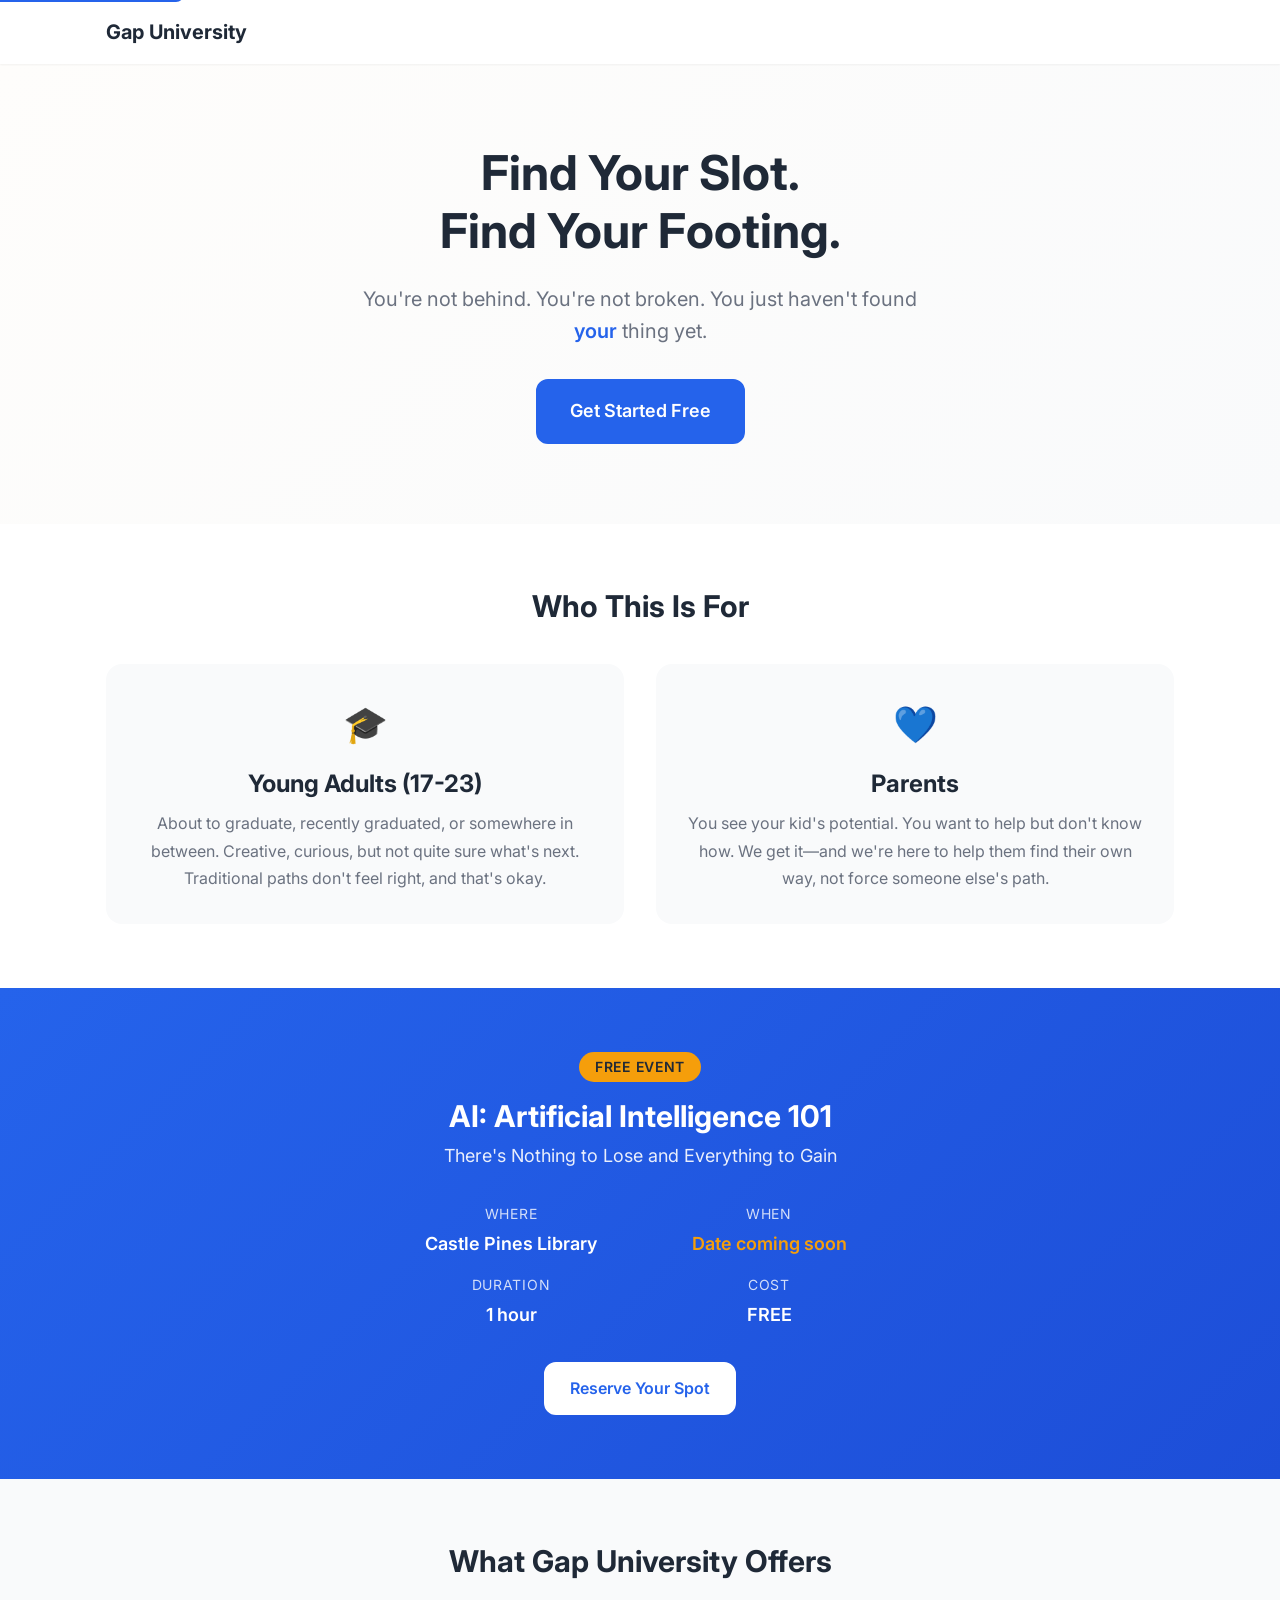
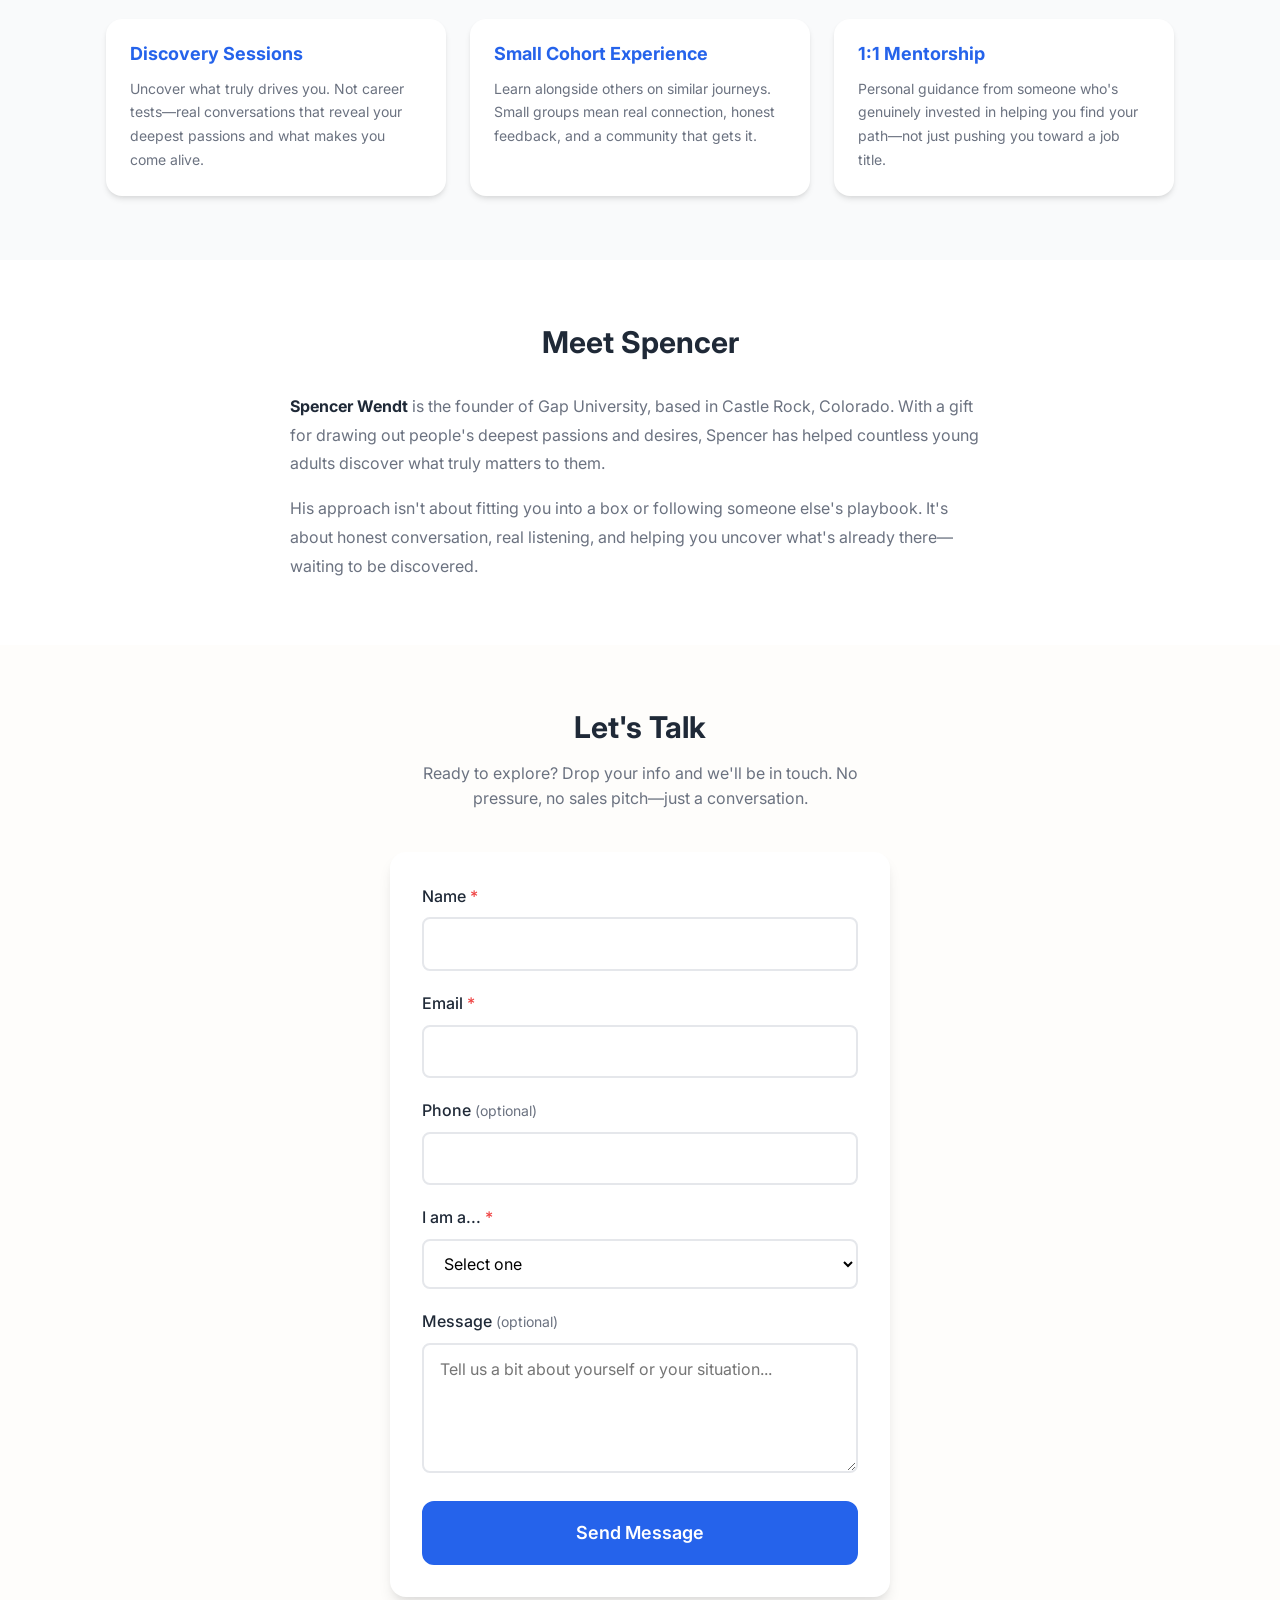
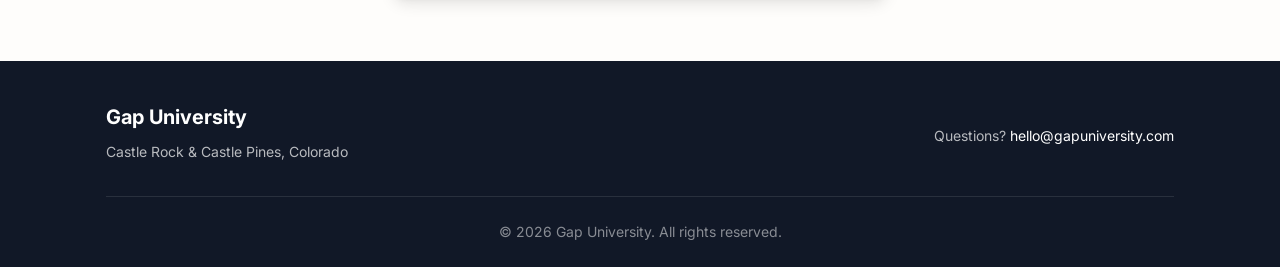
==== index.html @ c0237e28 "Add Gap University marketing website - Mobile-first single-page marketing site for Gap University - " ====
<!DOCTYPE html>
<html lang="en">
<head>
    <meta charset="UTF-8">
    <meta name="viewport" content="width=device-width, initial-scale=1.0">
    <title>Gap University | Find Your Footing</title>
    <meta name="description" content="Gap University helps young adults 17-23 discover their path. Discovery sessions, small cohorts, and 1:1 mentorship in Castle Rock, Colorado.">
    
    <!-- Open Graph / Social -->
    <meta property="og:type" content="website">
    <meta property="og:url" content="https://blk911.github.io/gapuniv/">
    <meta property="og:title" content="Gap University | Find Your Footing">
    <meta property="og:description" content="Helping young adults 17-23 discover their path through discovery sessions, small cohorts, and personal mentorship.">
    <meta property="og:image" content="https://blk911.github.io/gapuniv/og-image.png">
    
    <!-- Twitter -->
    <meta name="twitter:card" content="summary_large_image">
    <meta name="twitter:title" content="Gap University | Find Your Footing">
    <meta name="twitter:description" content="Helping young adults 17-23 discover their path through discovery sessions, small cohorts, and personal mentorship.">
    
    <!-- Favicon -->
    <link rel="icon" type="image/svg+xml" href="favicon.svg">
    <link rel="icon" type="image/png" sizes="32x32" href="favicon-32.png">
    <link rel="apple-touch-icon" href="apple-touch-icon.png">
    
    <!-- Preconnect for performance -->
    <link rel="preconnect" href="https://fonts.googleapis.com">
    <link rel="preconnect" href="https://fonts.gstatic.com" crossorigin>
    <link href="https://fonts.googleapis.com/css2?family=Inter:wght@400;500;600;700&display=swap" rel="stylesheet">
    
    <link rel="stylesheet" href="styles.css">
</head>
<body>
    <!-- Skip link for accessibility -->
    <a href="#main" class="skip-link">Skip to main content</a>
    
    <header class="header">
        <div class="container">
            <a href="#" class="logo">Gap University</a>
        </div>
    </header>

    <main id="main">
        <!-- Hero Section -->
        <section class="hero" aria-labelledby="hero-heading">
            <div class="container">
                <h1 id="hero-heading">Find Your Slot.<br>Find Your Footing.</h1>
                <p class="hero-subtitle">You're not behind. You're not broken. You just haven't found <em>your</em> thing yet.</p>
                <a href="#signup" class="btn btn-primary btn-large">Get Started Free</a>
            </div>
        </section>

        <!-- Who It's For -->
        <section class="who-section" aria-labelledby="who-heading">
            <div class="container">
                <h2 id="who-heading">Who This Is For</h2>
                <div class="who-grid">
                    <div class="who-card">
                        <div class="who-icon" aria-hidden="true">🎓</div>
                        <h3>Young Adults (17-23)</h3>
                        <p>About to graduate, recently graduated, or somewhere in between. Creative, curious, but not quite sure what's next. Traditional paths don't feel right, and that's okay.</p>
                    </div>
                    <div class="who-card">
                        <div class="who-icon" aria-hidden="true">💙</div>
                        <h3>Parents</h3>
                        <p>You see your kid's potential. You want to help but don't know how. We get it—and we're here to help them find their own way, not force someone else's path.</p>
                    </div>
                </div>
            </div>
        </section>

        <!-- Free AI Talk Event -->
        <section class="event-section" aria-labelledby="event-heading">
            <div class="container">
                <div class="event-badge">Free Event</div>
                <h2 id="event-heading">AI: Artificial Intelligence 101</h2>
                <p class="event-tagline">There's Nothing to Lose and Everything to Gain</p>
                <div class="event-details">
                    <div class="event-detail">
                        <span class="event-label">Where</span>
                        <span class="event-value">Castle Pines Library</span>
                    </div>
                    <div class="event-detail">
                        <span class="event-label">When</span>
                        <!-- ============================================
                             EDIT HERE: Update event date when confirmed
                             ============================================ -->
                        <span class="event-value event-date">Date coming soon</span>
                    </div>
                    <div class="event-detail">
                        <span class="event-label">Duration</span>
                        <span class="event-value">1 hour</span>
                    </div>
                    <div class="event-detail">
                        <span class="event-label">Cost</span>
                        <span class="event-value">FREE</span>
                    </div>
                </div>
                <a href="#signup" class="btn btn-secondary">Reserve Your Spot</a>
            </div>
        </section>

        <!-- What We Offer -->
        <section class="offerings-section" aria-labelledby="offerings-heading">
            <div class="container">
                <h2 id="offerings-heading">What Gap University Offers</h2>
                <div class="offerings-grid">
                    <div class="offering-card">
                        <h3>Discovery Sessions</h3>
                        <p>Uncover what truly drives you. Not career tests—real conversations that reveal your deepest passions and what makes you come alive.</p>
                    </div>
                    <div class="offering-card">
                        <h3>Small Cohort Experience</h3>
                        <p>Learn alongside others on similar journeys. Small groups mean real connection, honest feedback, and a community that gets it.</p>
                    </div>
                    <div class="offering-card">
                        <h3>1:1 Mentorship</h3>
                        <p>Personal guidance from someone who's genuinely invested in helping you find your path—not just pushing you toward a job title.</p>
                    </div>
                </div>
            </div>
        </section>

        <!-- About Spencer -->
        <section class="about-section" aria-labelledby="about-heading">
            <div class="container">
                <h2 id="about-heading">Meet Spencer</h2>
                <div class="about-content">
                    <div class="about-text">
                        <!-- ============================================
                             EDIT HERE: Replace placeholder bio below
                             ============================================ -->
                        <p><strong>Spencer Wendt</strong> is the founder of Gap University, based in Castle Rock, Colorado. With a gift for drawing out people's deepest passions and desires, Spencer has helped countless young adults discover what truly matters to them.</p>
                        <p>His approach isn't about fitting you into a box or following someone else's playbook. It's about honest conversation, real listening, and helping you uncover what's already there—waiting to be discovered.</p>
                        <!-- END EDITABLE BIO -->
                    </div>
                </div>
            </div>
        </section>

        <!-- Sign Up Form -->
        <section class="signup-section" id="signup" aria-labelledby="signup-heading">
            <div class="container">
                <h2 id="signup-heading">Let's Talk</h2>
                <p class="signup-intro">Ready to explore? Drop your info and we'll be in touch. No pressure, no sales pitch—just a conversation.</p>
                
                <form id="signup-form" class="signup-form" action="#" method="POST">
                    <div class="form-group">
                        <label for="name">Name <span class="required">*</span></label>
                        <input type="text" id="name" name="name" required autocomplete="name">
                    </div>
                    
                    <div class="form-group">
                        <label for="email">Email <span class="required">*</span></label>
                        <input type="email" id="email" name="email" required autocomplete="email">
                    </div>
                    
                    <div class="form-group">
                        <label for="phone">Phone <span class="optional">(optional)</span></label>
                        <input type="tel" id="phone" name="phone" autocomplete="tel">
                    </div>
                    
                    <div class="form-group">
                        <label for="role">I am a... <span class="required">*</span></label>
                        <select id="role" name="role" required>
                            <option value="">Select one</option>
                            <option value="parent">Parent</option>
                            <option value="young-adult">Young Adult (17-23)</option>
                            <option value="other">Other</option>
                        </select>
                    </div>
                    
                    <div class="form-group">
                        <label for="message">Message <span class="optional">(optional)</span></label>
                        <textarea id="message" name="message" rows="4" placeholder="Tell us a bit about yourself or your situation..."></textarea>
                    </div>
                    
                    <button type="submit" class="btn btn-primary btn-large btn-full">Send Message</button>
                </form>

                <!-- Success Message (hidden by default) -->
                <div id="form-success" class="form-success" hidden>
                    <div class="success-icon" aria-hidden="true">✓</div>
                    <h3>Thanks for reaching out!</h3>
                    <p>We'll be in touch soon. Looking forward to talking with you.</p>
                </div>

                <!-- Fallback Message (shown when form service not configured) -->
                <div id="form-fallback" class="form-fallback" hidden>
                    <div class="fallback-icon" aria-hidden="true">📧</div>
                    <h3>Almost there!</h3>
                    <p>Our form service isn't configured yet. Click below to send your info via email instead:</p>
                    <a id="mailto-link" href="#" class="btn btn-secondary">Open Email</a>
                </div>
            </div>
        </section>
    </main>

    <!-- Footer -->
    <footer class="footer">
        <div class="container">
            <div class="footer-content">
                <div class="footer-brand">
                    <span class="footer-logo">Gap University</span>
                    <p>Castle Rock & Castle Pines, Colorado</p>
                </div>
                <div class="footer-contact">
                    <p>Questions? <a href="mailto:hello@gapuniversity.com">hello@gapuniversity.com</a></p>
                </div>
            </div>
            <div class="footer-bottom">
                <p>&copy; <span id="year"></span> Gap University. All rights reserved.</p>
            </div>
        </div>
    </footer>

    <script src="form.js"></script>
    <script>
        // Set current year in footer
        document.getElementById('year').textContent = new Date().getFullYear();
    </script>
</body>
</html>
---- styles.css ----
/* ============================================
   Gap University - Styles
   Mobile-first, warm, direct, modern
   ============================================ */

/* CSS Custom Properties */
:root {
    /* Colors - warm, inviting palette */
    --color-primary: #2563eb;
    --color-primary-dark: #1d4ed8;
    --color-primary-light: #3b82f6;
    --color-accent: #f59e0b;
    --color-accent-dark: #d97706;
    
    --color-text: #1f2937;
    --color-text-light: #6b7280;
    --color-text-inverse: #ffffff;
    
    --color-bg: #ffffff;
    --color-bg-warm: #fefdfb;
    --color-bg-soft: #f9fafb;
    --color-bg-muted: #f3f4f6;
    --color-bg-dark: #111827;
    
    --color-border: #e5e7eb;
    --color-success: #10b981;
    --color-error: #ef4444;
    
    /* Typography */
    --font-family: 'Inter', -apple-system, BlinkMacSystemFont, 'Segoe UI', Roboto, sans-serif;
    --font-size-xs: 0.75rem;
    --font-size-sm: 0.875rem;
    --font-size-base: 1rem;
    --font-size-lg: 1.125rem;
    --font-size-xl: 1.25rem;
    --font-size-2xl: 1.5rem;
    --font-size-3xl: 1.875rem;
    --font-size-4xl: 2.25rem;
    --font-size-5xl: 3rem;
    
    /* Spacing */
    --space-1: 0.25rem;
    --space-2: 0.5rem;
    --space-3: 0.75rem;
    --space-4: 1rem;
    --space-5: 1.25rem;
    --space-6: 1.5rem;
    --space-8: 2rem;
    --space-10: 2.5rem;
    --space-12: 3rem;
    --space-16: 4rem;
    --space-20: 5rem;
    
    /* Border radius */
    --radius-sm: 0.25rem;
    --radius-md: 0.5rem;
    --radius-lg: 0.75rem;
    --radius-xl: 1rem;
    --radius-full: 9999px;
    
    /* Shadows */
    --shadow-sm: 0 1px 2px rgba(0, 0, 0, 0.05);
    --shadow-md: 0 4px 6px -1px rgba(0, 0, 0, 0.1), 0 2px 4px -1px rgba(0, 0, 0, 0.06);
    --shadow-lg: 0 10px 15px -3px rgba(0, 0, 0, 0.1), 0 4px 6px -2px rgba(0, 0, 0, 0.05);
    --shadow-xl: 0 20px 25px -5px rgba(0, 0, 0, 0.1), 0 10px 10px -5px rgba(0, 0, 0, 0.04);
    
    /* Transitions */
    --transition-fast: 150ms ease;
    --transition-base: 200ms ease;
    --transition-slow: 300ms ease;
}

/* Reset & Base */
*, *::before, *::after {
    box-sizing: border-box;
}

* {
    margin: 0;
    padding: 0;
}

html {
    scroll-behavior: smooth;
    -webkit-text-size-adjust: 100%;
}

body {
    font-family: var(--font-family);
    font-size: var(--font-size-base);
    line-height: 1.6;
    color: var(--color-text);
    background-color: var(--color-bg);
    -webkit-font-smoothing: antialiased;
    -moz-osx-font-smoothing: grayscale;
}

img, picture, video, canvas, svg {
    display: block;
    max-width: 100%;
}

input, button, textarea, select {
    font: inherit;
}

/* Accessibility */
.skip-link {
    position: absolute;
    top: -40px;
    left: 0;
    background: var(--color-primary);
    color: var(--color-text-inverse);
    padding: var(--space-2) var(--space-4);
    z-index: 100;
    text-decoration: none;
    border-radius: 0 0 var(--radius-md) 0;
}

.skip-link:focus {
    top: 0;
}

/* Container */
.container {
    width: 100%;
    max-width: 1100px;
    margin: 0 auto;
    padding: 0 var(--space-4);
}

/* Typography */
h1, h2, h3, h4, h5, h6 {
    line-height: 1.2;
    font-weight: 700;
    color: var(--color-text);
}

h1 { font-size: var(--font-size-3xl); }
h2 { font-size: var(--font-size-2xl); }
h3 { font-size: var(--font-size-xl); }

@media (min-width: 768px) {
    h1 { font-size: var(--font-size-5xl); }
    h2 { font-size: var(--font-size-3xl); }
    h3 { font-size: var(--font-size-2xl); }
}

a {
    color: var(--color-primary);
    text-decoration: none;
    transition: color var(--transition-fast);
}

a:hover {
    color: var(--color-primary-dark);
}

/* Buttons */
.btn {
    display: inline-flex;
    align-items: center;
    justify-content: center;
    padding: var(--space-3) var(--space-6);
    font-size: var(--font-size-base);
    font-weight: 600;
    text-decoration: none;
    border: 2px solid transparent;
    border-radius: var(--radius-lg);
    cursor: pointer;
    transition: all var(--transition-base);
    text-align: center;
}

.btn:focus {
    outline: 2px solid var(--color-primary);
    outline-offset: 2px;
}

.btn-primary {
    background-color: var(--color-primary);
    color: var(--color-text-inverse);
    border-color: var(--color-primary);
}

.btn-primary:hover {
    background-color: var(--color-primary-dark);
    border-color: var(--color-primary-dark);
    color: var(--color-text-inverse);
}

.btn-secondary {
    background-color: transparent;
    color: var(--color-primary);
    border-color: var(--color-primary);
}

.btn-secondary:hover {
    background-color: var(--color-primary);
    color: var(--color-text-inverse);
}

.btn-large {
    padding: var(--space-4) var(--space-8);
    font-size: var(--font-size-lg);
}

.btn-full {
    width: 100%;
}

/* Header */
.header {
    padding: var(--space-4) 0;
    background: var(--color-bg);
    position: sticky;
    top: 0;
    z-index: 50;
    box-shadow: var(--shadow-sm);
}

.logo {
    font-size: var(--font-size-xl);
    font-weight: 700;
    color: var(--color-text);
    text-decoration: none;
}

.logo:hover {
    color: var(--color-primary);
}

/* Hero Section */
.hero {
    padding: var(--space-16) 0 var(--space-20);
    background: linear-gradient(135deg, var(--color-bg-warm) 0%, var(--color-bg-soft) 100%);
    text-align: center;
}

.hero h1 {
    margin-bottom: var(--space-6);
    color: var(--color-text);
}

.hero-subtitle {
    font-size: var(--font-size-lg);
    color: var(--color-text-light);
    margin-bottom: var(--space-8);
    max-width: 500px;
    margin-left: auto;
    margin-right: auto;
}

.hero-subtitle em {
    color: var(--color-primary);
    font-style: normal;
    font-weight: 600;
}

@media (min-width: 768px) {
    .hero {
        padding: var(--space-20) 0;
    }
    
    .hero-subtitle {
        font-size: var(--font-size-xl);
        max-width: 600px;
    }
}

/* Who Section */
.who-section {
    padding: var(--space-16) 0;
    background: var(--color-bg);
}

.who-section h2 {
    text-align: center;
    margin-bottom: var(--space-10);
}

.who-grid {
    display: grid;
    gap: var(--space-6);
}

@media (min-width: 768px) {
    .who-grid {
        grid-template-columns: repeat(2, 1fr);
        gap: var(--space-8);
    }
}

.who-card {
    background: var(--color-bg-soft);
    padding: var(--space-8);
    border-radius: var(--radius-xl);
    text-align: center;
}

.who-icon {
    font-size: var(--font-size-4xl);
    margin-bottom: var(--space-4);
}

.who-card h3 {
    margin-bottom: var(--space-3);
    color: var(--color-text);
}

.who-card p {
    color: var(--color-text-light);
    line-height: 1.7;
}

/* Event Section */
.event-section {
    padding: var(--space-16) 0;
    background: linear-gradient(135deg, var(--color-primary) 0%, var(--color-primary-dark) 100%);
    color: var(--color-text-inverse);
    text-align: center;
}

.event-badge {
    display: inline-block;
    background: var(--color-accent);
    color: var(--color-text);
    padding: var(--space-1) var(--space-4);
    border-radius: var(--radius-full);
    font-size: var(--font-size-sm);
    font-weight: 600;
    text-transform: uppercase;
    letter-spacing: 0.05em;
    margin-bottom: var(--space-4);
}

.event-section h2 {
    color: var(--color-text-inverse);
    margin-bottom: var(--space-2);
}

.event-tagline {
    font-size: var(--font-size-lg);
    opacity: 0.9;
    margin-bottom: var(--space-8);
}

.event-details {
    display: grid;
    gap: var(--space-4);
    margin-bottom: var(--space-8);
    max-width: 400px;
    margin-left: auto;
    margin-right: auto;
}

@media (min-width: 480px) {
    .event-details {
        grid-template-columns: repeat(2, 1fr);
        max-width: 500px;
    }
}

.event-detail {
    display: flex;
    flex-direction: column;
    gap: var(--space-1);
}

.event-label {
    font-size: var(--font-size-sm);
    text-transform: uppercase;
    letter-spacing: 0.05em;
    opacity: 0.8;
}

.event-value {
    font-size: var(--font-size-lg);
    font-weight: 600;
}

.event-date {
    color: var(--color-accent);
}

.event-section .btn-secondary {
    background: var(--color-text-inverse);
    color: var(--color-primary);
    border-color: var(--color-text-inverse);
}

.event-section .btn-secondary:hover {
    background: transparent;
    color: var(--color-text-inverse);
    border-color: var(--color-text-inverse);
}

/* Offerings Section */
.offerings-section {
    padding: var(--space-16) 0;
    background: var(--color-bg-soft);
}

.offerings-section h2 {
    text-align: center;
    margin-bottom: var(--space-10);
}

.offerings-grid {
    display: grid;
    gap: var(--space-6);
}

@media (min-width: 768px) {
    .offerings-grid {
        grid-template-columns: repeat(3, 1fr);
        gap: var(--space-6);
    }
}

.offering-card {
    background: var(--color-bg);
    padding: var(--space-6);
    border-radius: var(--radius-xl);
    box-shadow: var(--shadow-md);
    transition: transform var(--transition-base), box-shadow var(--transition-base);
}

.offering-card:hover {
    transform: translateY(-4px);
    box-shadow: var(--shadow-lg);
}

.offering-card h3 {
    margin-bottom: var(--space-3);
    color: var(--color-primary);
    font-size: var(--font-size-lg);
}

.offering-card p {
    color: var(--color-text-light);
    font-size: var(--font-size-sm);
    line-height: 1.7;
}

/* About Section */
.about-section {
    padding: var(--space-16) 0;
    background: var(--color-bg);
}

.about-section h2 {
    text-align: center;
    margin-bottom: var(--space-8);
}

.about-content {
    max-width: 700px;
    margin: 0 auto;
}

.about-text p {
    margin-bottom: var(--space-4);
    color: var(--color-text-light);
    line-height: 1.8;
}

.about-text p:last-child {
    margin-bottom: 0;
}

.about-text strong {
    color: var(--color-text);
}

/* Signup Section */
.signup-section {
    padding: var(--space-16) 0;
    background: var(--color-bg-warm);
}

.signup-section h2 {
    text-align: center;
    margin-bottom: var(--space-4);
}

.signup-intro {
    text-align: center;
    color: var(--color-text-light);
    margin-bottom: var(--space-10);
    max-width: 500px;
    margin-left: auto;
    margin-right: auto;
}

.signup-form {
    max-width: 500px;
    margin: 0 auto;
    background: var(--color-bg);
    padding: var(--space-8);
    border-radius: var(--radius-xl);
    box-shadow: var(--shadow-lg);
}

.form-group {
    margin-bottom: var(--space-5);
}

.form-group label {
    display: block;
    margin-bottom: var(--space-2);
    font-weight: 500;
    color: var(--color-text);
}

.required {
    color: var(--color-error);
}

.optional {
    color: var(--color-text-light);
    font-weight: 400;
    font-size: var(--font-size-sm);
}

.form-group input,
.form-group select,
.form-group textarea {
    width: 100%;
    padding: var(--space-3) var(--space-4);
    border: 2px solid var(--color-border);
    border-radius: var(--radius-md);
    font-size: var(--font-size-base);
    transition: border-color var(--transition-fast), box-shadow var(--transition-fast);
    background: var(--color-bg);
}

.form-group input:focus,
.form-group select:focus,
.form-group textarea:focus {
    outline: none;
    border-color: var(--color-primary);
    box-shadow: 0 0 0 3px rgba(37, 99, 235, 0.1);
}

.form-group textarea {
    resize: vertical;
    min-height: 100px;
}

/* Form Success & Fallback States */
.form-success,
.form-fallback {
    max-width: 500px;
    margin: 0 auto;
    text-align: center;
    padding: var(--space-10);
    background: var(--color-bg);
    border-radius: var(--radius-xl);
    box-shadow: var(--shadow-lg);
}

.success-icon,
.fallback-icon {
    font-size: var(--font-size-4xl);
    margin-bottom: var(--space-4);
}

.success-icon {
    color: var(--color-success);
    width: 60px;
    height: 60px;
    border: 3px solid var(--color-success);
    border-radius: 50%;
    display: flex;
    align-items: center;
    justify-content: center;
    margin: 0 auto var(--space-4);
    font-weight: 700;
}

.form-success h3,
.form-fallback h3 {
    margin-bottom: var(--space-3);
}

.form-success p,
.form-fallback p {
    color: var(--color-text-light);
    margin-bottom: var(--space-6);
}

/* Footer */
.footer {
    padding: var(--space-10) 0 var(--space-6);
    background: var(--color-bg-dark);
    color: var(--color-text-inverse);
}

.footer-content {
    display: flex;
    flex-direction: column;
    gap: var(--space-6);
    margin-bottom: var(--space-8);
    text-align: center;
}

@media (min-width: 768px) {
    .footer-content {
        flex-direction: row;
        justify-content: space-between;
        align-items: center;
        text-align: left;
    }
}

.footer-logo {
    font-size: var(--font-size-xl);
    font-weight: 700;
}

.footer-brand p,
.footer-contact p {
    color: rgba(255, 255, 255, 0.7);
    font-size: var(--font-size-sm);
    margin-top: var(--space-2);
}

.footer-contact a {
    color: var(--color-text-inverse);
}

.footer-contact a:hover {
    text-decoration: underline;
}

.footer-bottom {
    padding-top: var(--space-6);
    border-top: 1px solid rgba(255, 255, 255, 0.1);
    text-align: center;
}

.footer-bottom p {
    color: rgba(255, 255, 255, 0.5);
    font-size: var(--font-size-sm);
}

/* Utility: Hidden */
[hidden] {
    display: none !important;
}

/* Print styles */
@media print {
    .header,
    .footer,
    .btn {
        display: none;
    }
    
    body {
        font-size: 12pt;
        color: #000;
    }
}
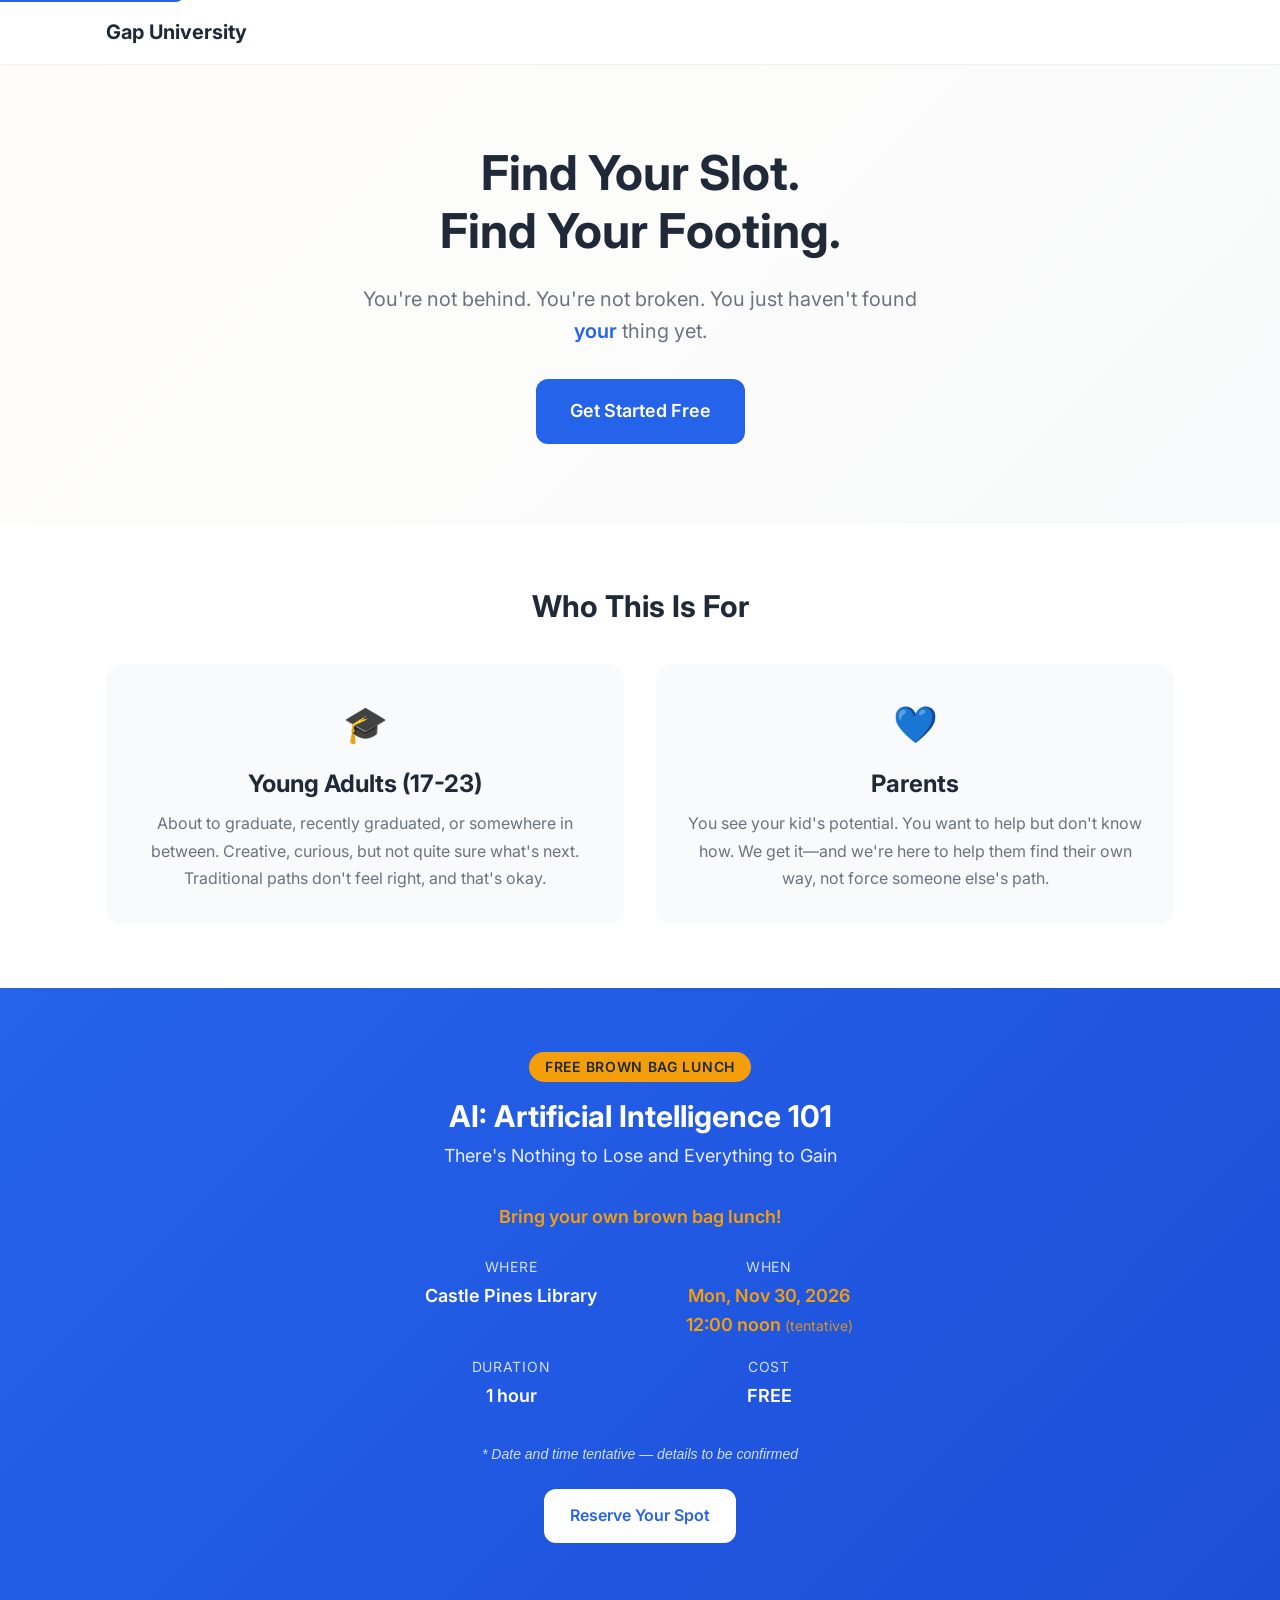
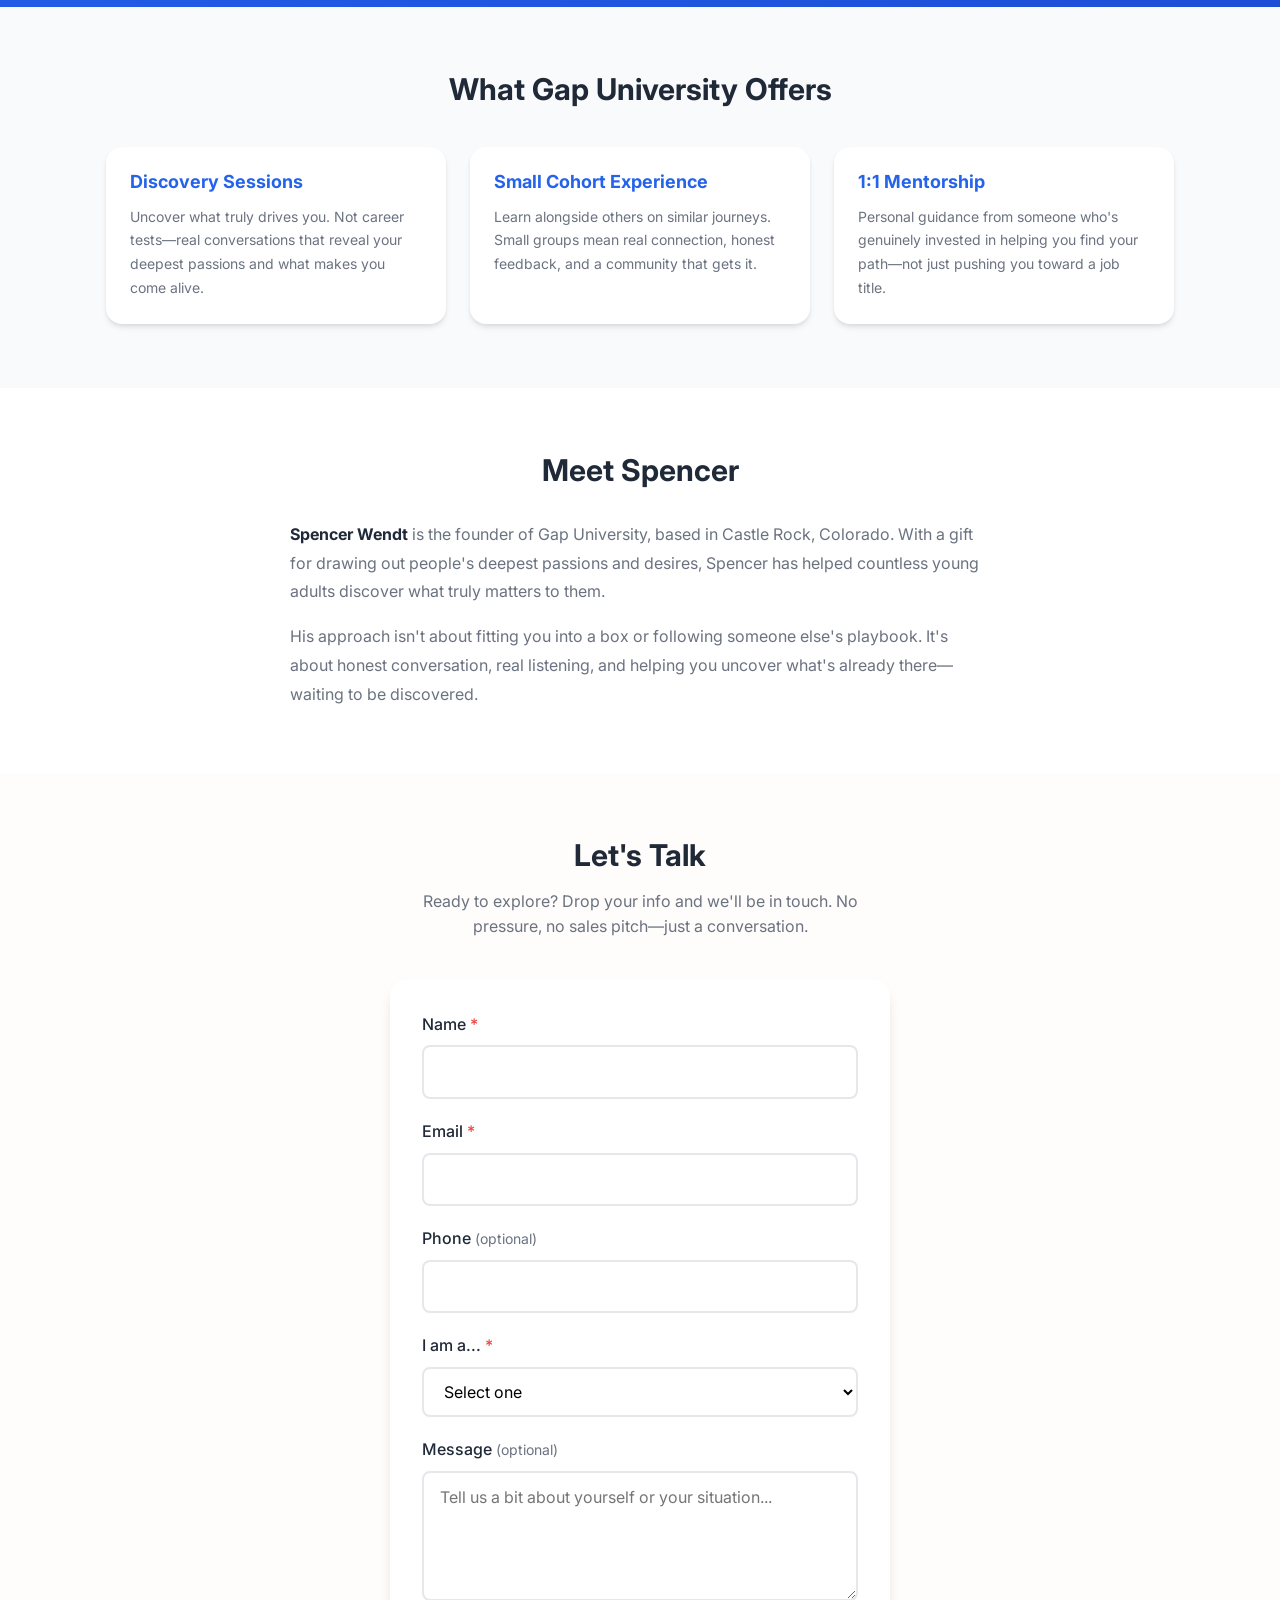
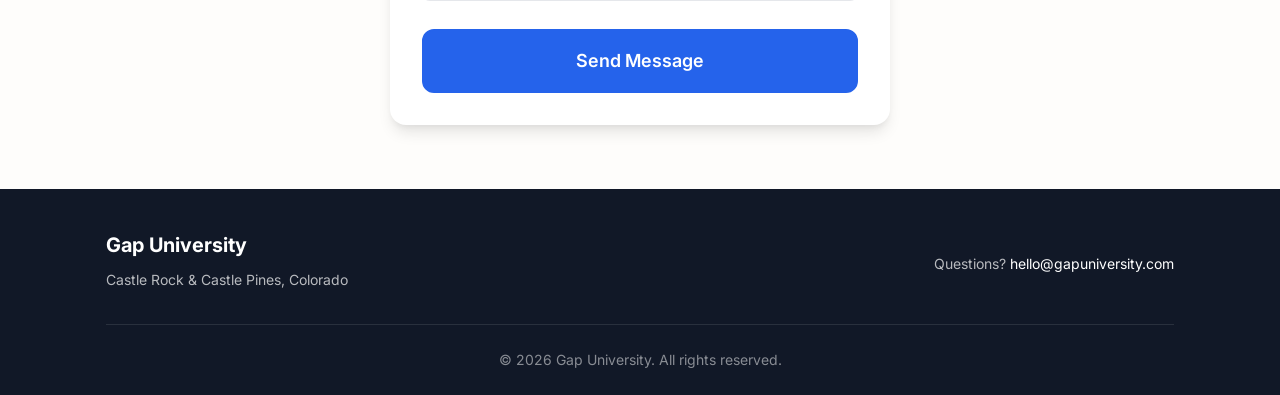
==== commit 2d76db68: "Update AI 101 event to brown bag lunch session on Nov 30 - Event date: Monday, November 30, 2026 at " ====
--- a/index.html
+++ b/index.html
@@ -72,9 +72,10 @@
         <!-- Free AI Talk Event -->
         <section class="event-section" aria-labelledby="event-heading">
             <div class="container">
-                <div class="event-badge">Free Event</div>
+                <div class="event-badge">Free Brown Bag Lunch</div>
                 <h2 id="event-heading">AI: Artificial Intelligence 101</h2>
                 <p class="event-tagline">There's Nothing to Lose and Everything to Gain</p>
+                <p class="event-byol">Bring your own brown bag lunch!</p>
                 <div class="event-details">
                     <div class="event-detail">
                         <span class="event-label">Where</span>
@@ -83,9 +84,11 @@
                     <div class="event-detail">
                         <span class="event-label">When</span>
                         <!-- ============================================
-                             EDIT HERE: Update event date when confirmed
+                             EDIT HERE: Update event date/time when confirmed
+                             Current: Monday, November 30, 2026 · 12:00 noon
+                             Status: TENTATIVE - details to be confirmed
                              ============================================ -->
-                        <span class="event-value event-date">Date coming soon</span>
+                        <span class="event-value event-date">Mon, Nov 30, 2026<br>12:00 noon <span class="tentative">(tentative)</span></span>
                     </div>
                     <div class="event-detail">
                         <span class="event-label">Duration</span>
@@ -96,6 +99,7 @@
                         <span class="event-value">FREE</span>
                     </div>
                 </div>
+                <p class="event-tentative-note">* Date and time tentative — details to be confirmed</p>
                 <a href="#signup" class="btn btn-secondary">Reserve Your Spot</a>
             </div>
         </section>
--- a/styles.css
+++ b/styles.css
@@ -383,6 +383,26 @@
     color: var(--color-accent);
 }
 
+.event-date .tentative {
+    font-size: var(--font-size-sm);
+    opacity: 0.85;
+    font-weight: 400;
+}
+
+.event-byol {
+    font-size: var(--font-size-lg);
+    font-weight: 600;
+    margin-bottom: var(--space-6);
+    color: var(--color-accent);
+}
+
+.event-tentative-note {
+    font-size: var(--font-size-sm);
+    opacity: 0.8;
+    margin-bottom: var(--space-6);
+    font-style: italic;
+}
+
 .event-section .btn-secondary {
     background: var(--color-text-inverse);
     color: var(--color-primary);
